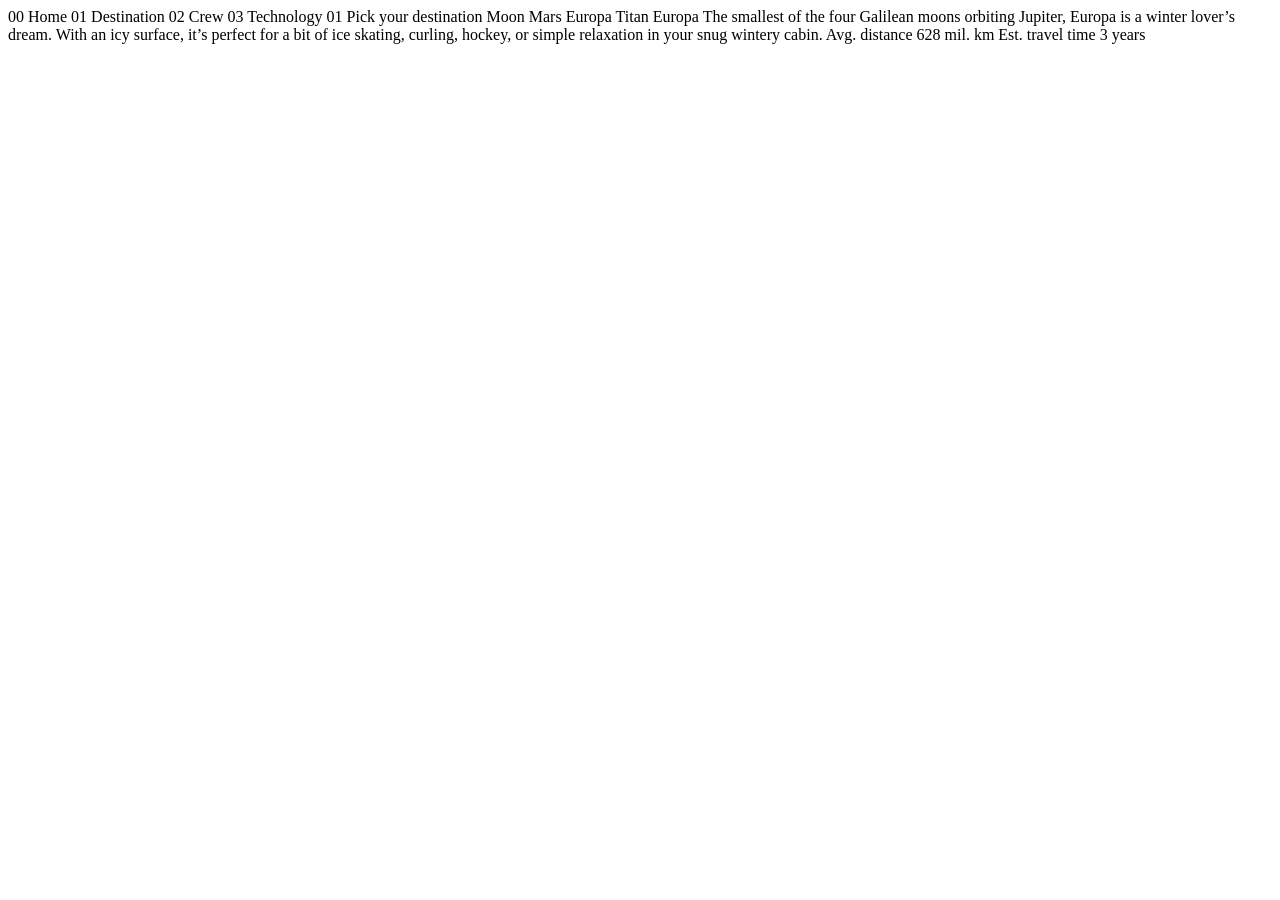
==== pages/destination.html @ 7b1b89cb "update" ====
<!DOCTYPE html>
<html lang="en">
<head>
  <meta charset="UTF-8">
  <meta name="viewport" content="width=device-width, initial-scale=1.0">

  <link rel="icon" type="image/png" sizes="32x32" href="./assets/favicon-32x32.png">
  
  <title>Frontend Mentor | Space tourism website</title>
</head>
<body>

  00 Home
  01 Destination
  02 Crew
  03 Technology

  01 Pick your destination

  Moon
  Mars
  Europa
  Titan

  Europa

  The smallest of the four Galilean moons orbiting Jupiter, Europa is a 
  winter lover’s dream. With an icy surface, it’s perfect for a bit of 
  ice skating, curling, hockey, or simple relaxation in your snug 
  wintery cabin.

  Avg. distance
  628 mil. km

  Est. travel time
  3 years
</body>
</html>
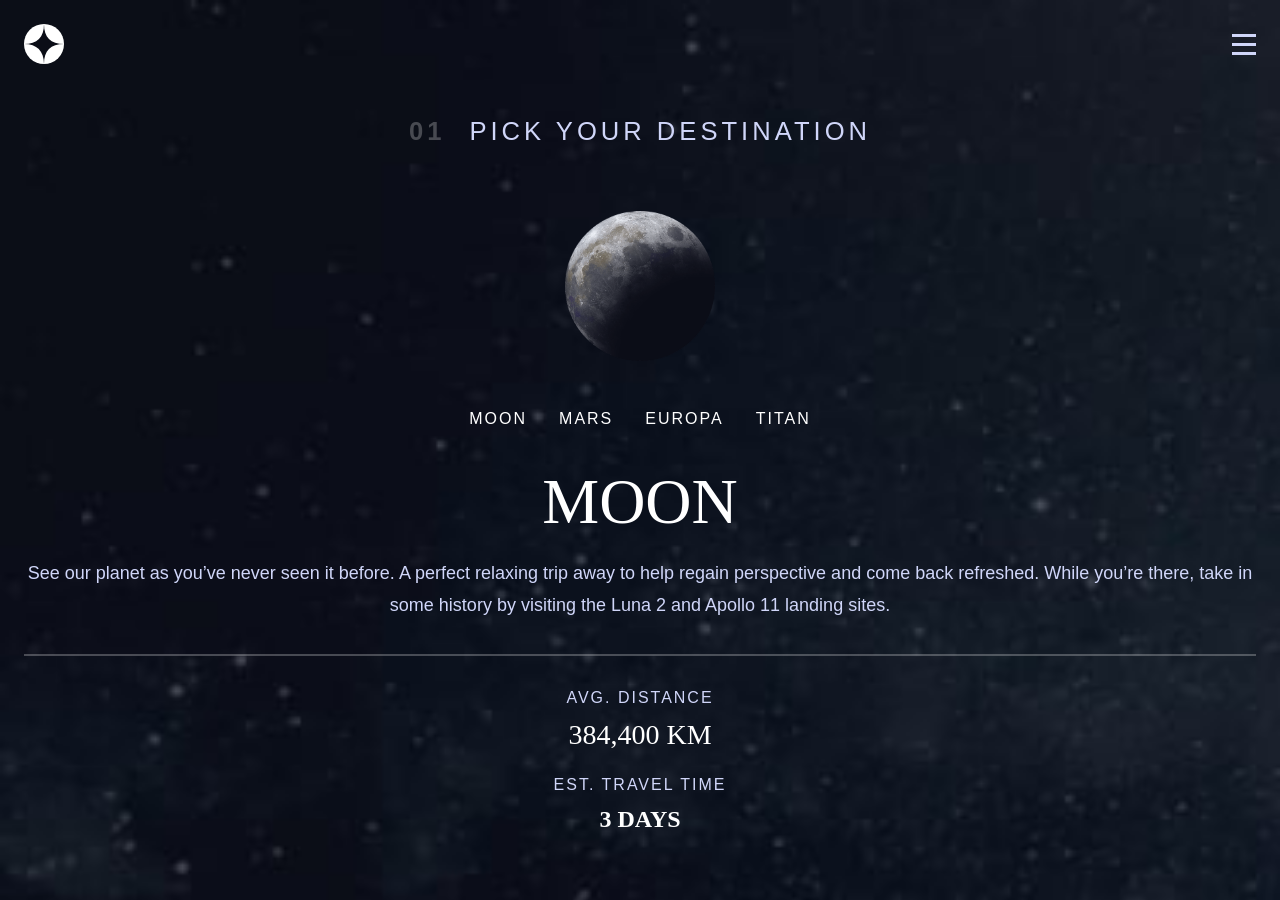
==== commit ef2d7be8: "update" ====
--- a/pages/destination.html
+++ b/pages/destination.html
@@ -1,16 +1,134 @@
-<!DOCTYPE html>
+<!doctype html>
 <html lang="en">
-<head>
-  <meta charset="UTF-8">
-  <meta name="viewport" content="width=device-width, initial-scale=1.0">
+  <head>
+    <meta charset="UTF-8" />
+    <meta name="viewport" content="width=device-width, initial-scale=1.0" />
 
-  <link rel="icon" type="image/png" sizes="32x32" href="./assets/favicon-32x32.png">
-  
-  <title>Frontend Mentor | Space tourism website</title>
-</head>
-<body>
+    <link
+      rel="icon"
+      type="image/png"
+      sizes="32x32"
+      href="./assets/favicon-32x32.png"
+    />
+    <link href="/css/main.css" rel="stylesheet" />
+    <link href="/css/destination.css" rel="stylesheet" />
+    <link rel="preconnect" href="https://fonts.googleapis.com" />
+    <link rel="preconnect" href="https://fonts.gstatic.com" crossorigin />
+    <link
+      href="https://fonts.googleapis.com/css2?family=Barlow+Condensed:ital,wght@0,100;0,200;0,300;0,400;0,500;0,600;0,700;0,800;0,900;1,100;1,200;1,300;1,400;1,500;1,600;1,700;1,800;1,900&family=Barlow:ital,wght@0,100;0,200;0,300;0,400;0,500;0,600;0,700;0,800;0,900;1,100;1,200;1,300;1,400;1,500;1,600;1,700;1,800;1,900&family=Bellefair&display=swap"
+      rel="stylesheet"
+    />
+    <script src="/js/main.js" defer></script>
 
-  00 Home
+    <title>Frontend Mentor | Space tourism website</title>
+  </head>
+  <body>
+    <main>
+      <header>
+        <a href="index.html"
+          ><svg
+            xmlns="http://www.w3.org/2000/svg"
+            viewBox="0 0 48 48"
+            class="logo"
+          >
+            <g fill="none" fill-rule="evenodd">
+              <circle cx="24" cy="24" r="24" fill="#FFF" />
+              <path
+                fill="#0B0D17"
+                d="M24 0c0 16-8 24-24 24 15.718.114 23.718 8.114 24 24 0-16 8-24 24-24-16 0-24-8-24-24z"
+              />
+            </g>
+          </svg>
+        </a>
+        <nav class="nav">
+          <button class="nav__btn nav__open" type="button" id="nav-open">
+            <!-- HAMBURGER BUTTON -->
+            <svg xmlns="http://www.w3.org/2000/svg" width="24" height="21">
+              <g fill="#D0D6F9" fill-rule="evenodd">
+                <path d="M0 0h24v3H0zM0 9h24v3H0zM0 18h24v3H0z" />
+              </g>
+            </svg>
+          </button>
+          <div class="nav__panel">
+            <button class="nav__btn nav__close" type="button" id="nav-close">
+              <svg xmlns="http://www.w3.org/2000/svg" width="20" height="21">
+                <g fill="#D0D6F9" fill-rule="evenodd">
+                  <path d="M2.575.954l16.97 16.97-2.12 2.122L.455 3.076z" />
+                  <path d="M.454 17.925L17.424.955l2.122 2.12-16.97 16.97z" />
+                </g>
+              </svg>
+            </button>
+            <ul class="nav__list">
+              <li class="nav__element">
+                <a class="nav__link" href="/index.html"
+                  ><span class="nav__number">00</span> HOME</a
+                >
+              </li>
+              <li class="nav__element">
+                <a class="nav__link" href="pages/destination.html"
+                  ><span class="nav__number">01</span> DESTINATION</a
+                >
+              </li>
+              <li class="nav__element">
+                <a class="nav__link" href="pages/crew.html"
+                  ><span class="nav__number">02</span> CREW</a
+                >
+              </li>
+              <li class="nav__element">
+                <a class="nav__link" href="pages/technology.html"
+                  ><span class="nav__number">03</span> TECHNOLOGY</a
+                >
+              </li>
+            </ul>
+          </div>
+        </nav>
+      </header>
+      <section class="content">
+        <div class="content__text">
+          <div class="content__order">
+            <span class="content__number">01</span>
+            <p class="content__paragraph">PICK YOUR DESTINATION</p>
+          </div>
+          <img
+            class="content__planet"
+            src="/assets/destination/image-moon.png"
+          />
+
+          <div class="tabs">
+            <div class="tabs__planets" role="tablist">
+              <button class="planets__single" role="tab">MOON</button>
+              <button class="planets__single" role="tab">MARS</button>
+              <button class="planets__single" role="tab">EUROPA</button>
+              <button class="planets__single" role="tab">TITAN</button>
+            </div>
+            <div class="tabs__panels">
+              <div class="tabs__panel-content" role="tabpanel">
+                <h1 class="content__header">MOON</h1>
+                <span class="content__description"
+                  >See our planet as you’ve never seen it before. A perfect
+                  relaxing trip away to help regain perspective and come back
+                  refreshed. While you’re there, take in some history by
+                  visiting the Luna 2 and Apollo 11 landing sites.
+                </span>
+                <hr />
+                <div class="planet">
+                  <p class="planet__info">AVG. DISTANCE</p>
+                  <h2 class="planet__value">384,400 KM</h2>
+                  <p class="planet__info">EST. TRAVEL TIME</p>
+                  <h2 class="planet">3 DAYS</h2>
+                </div>
+              </div>
+            </div>
+          </div>
+        </div>
+      </section>
+    </main>
+    <!-- 00 Home 01 Destination 02 Crew 03 Technology So, you want to travel to Space
+    Explore -->
+  </body>
+</html>
+
+<!-- 00 Home
   01 Destination
   02 Crew
   03 Technology
@@ -33,6 +151,4 @@
   628 mil. km
 
   Est. travel time
-  3 years
-</body>
-</html>+  3 years -->
--- a/css/main.css
+++ b/css/main.css
@@ -0,0 +1,218 @@
+* {
+  padding: 0;
+  margin: 0;
+  box-sizing: border-box;
+}
+
+/* COLORS */
+:root {
+  --color-blue-900: #0b0d17;
+  --color-blue-300: #d0d6f9;
+  --color-white: #ffffff;
+
+  /* FONT FAMILIES */
+
+  --font-bellefair: "Bellefair", serif;
+  --font-barlow-condensed: "Barlow Condensed", sans-serif;
+  --font-barlow: "Barlow", sans-serif;
+
+  /* TEXT PRESETS */
+  /* Preset 1 — Bellefair Regular */
+  --font-preset-1-family: var(--font-bellefair);
+  --font-preset-1-size: clamp(64px, 5vw, 144px);
+  --font-preset-1-line-height: 1.719;
+  --font-preset-1-spacing: 0px;
+  --font-preset-1-weight: 400;
+
+  /* Preset 2 — Bellefair Regular */
+  --font-preset-2-family: var(--font-bellefair);
+  --font-preset-2-size: 100px;
+  --font-preset-2-line-height: 1.146;
+  --font-preset-2-spacing: 0px;
+  --font-preset-2-weight: 400;
+
+  /* Preset 3 — Bellefair Regular */
+  --font-preset-3-family: var(--font-bellefair);
+  --font-preset-3-size: 56px;
+  --font-preset-3-line-height: 1.142;
+  --font-preset-3-spacing: 0px;
+  --font-preset-3-weight: 400;
+
+  /* Preset 4 — Bellefair Regular */
+  --font-preset-4-family: var(--font-bellefair);
+  --font-preset-4-size: clamp(18px, 2vw, 32px);
+  --font-preset-4-line-height: 1.147;
+  --font-preset-4-spacing: 0px;
+  --font-preset-4-weight: 400;
+
+  /* Preset 5 — Barlow Condensed Regular */
+  --font-preset-5-family: var(--font-barlow-condensed);
+  --font-preset-5-size: clamp(16px, 2vw, 28px);
+  --font-preset-5-line-height: 1.2;
+  --font-preset-5-spacing: 4px;
+  --font-preset-5-weight: 400;
+
+  /* Preset 6 — Bellefair Regular */
+  --font-preset-6-family: var(--font-bellefair);
+  --font-preset-6-size: 28px;
+  --font-preset-6-line-height: 1.146;
+  --font-preset-6-spacing: 0px;
+  --font-preset-6-weight: 400;
+
+  /* Preset 7 — Barlow Condensed Regular */
+  --font-preset-7-family: var(--font-barlow-condensed);
+  --font-preset-7-size: 14px;
+  --font-preset-7-line-height: 1.2;
+  --font-preset-7-spacing: 2px;
+  --font-preset-7-weight: 400;
+
+  /* Preset 8 — Barlow Condensed Regular */
+  --font-preset-8-family: var(--font-barlow-condensed);
+  --font-preset-8-size: 16px;
+  --font-preset-8-line-height: 1.2;
+  --font-preset-8-spacing: 2px;
+  --font-preset-8-weight: 400;
+  --font-preset-8-bold: 800;
+
+  /* Preset 9 — Barlow Regular */
+  --font-preset-9-family: var(--font-barlow);
+  --font-preset-9-size: clamp(16px, 2vw, 18px);
+  --font-preset-9-line-height: 1.8;
+  --font-preset-9-spacing: 0px;
+  --font-preset-9-weight: 400;
+}
+
+body {
+  min-height: 100vh;
+}
+
+header {
+  display: flex;
+  justify-content: space-between;
+  align-items: center;
+  padding-block-start: 1.5rem;
+  padding-inline: 1.5rem;
+  padding-block-end: 1.5rem;
+  /* width: 100%; */
+}
+
+main {
+  display: flex;
+  flex-direction: column;
+  min-height: 100vh;
+  /* flex: 1; */
+}
+
+nav {
+  display: flex;
+  flex-direction: column;
+  /* width: 100%; */
+}
+
+a {
+  text-decoration: none;
+}
+.logo {
+  width: 40px;
+  height: 40px;
+}
+/* .nav__panel {
+  display: none;
+} */
+
+.nav__panel {
+  display: flex;
+  flex-direction: column;
+  position: fixed;
+  background-color: rgb(255, 255, 255, 0.05);
+  backdrop-filter: blur(20px);
+  position: fixed;
+  right: 0;
+  top: 0;
+  height: 100vh;
+  width: 65%;
+  padding-block-start: 2rem;
+  gap: 4rem;
+  transform: translateX(100%);
+  transition: transform 0.3s ease-in;
+}
+
+.nav__panel--open {
+  transform: translateX(0);
+}
+
+.nav__close,
+.nav__open {
+  background-color: transparent;
+  border: 0;
+}
+
+.nav__open--hidden {
+  display: none;
+}
+
+.nav__close {
+  align-self: flex-end;
+  padding-inline-end: 1.5rem;
+}
+.nav__list {
+  display: flex;
+  flex-direction: column;
+  padding-inline-start: 2rem;
+  gap: 2rem;
+}
+.nav__element {
+  list-style-type: none;
+}
+
+.nav__link {
+  font-family: var(--font-preset-8-family);
+  font-size: var(--font-preset-8-size);
+  font-weight: var(--font-preset-8-weight);
+  letter-spacing: var(--font-preset-8-spacing);
+  line-height: var(--font-preset-8-line-height);
+  display: flex;
+  width: fit-content;
+  gap: 0.5rem;
+  color: var(--color-white);
+}
+
+.nav__element:hover {
+  border-right: 3px solid white;
+}
+
+.nav__number {
+  font-weight: var(--font-preset-8-bold);
+}
+
+section {
+  color: white;
+  padding: 1.5rem;
+}
+
+.content__header {
+  font-family: var(--font-preset-1-family);
+  font-size: var(--font-preset-1-size);
+  font-weight: var(--font-preset-1-weight);
+  letter-spacing: var(--font-preset-1-spacing);
+  line-height: var(--font-preset-1-line-height);
+}
+
+.content__paragraph {
+  font-family: var(--font-preset-5-family);
+  font-size: var(--font-preset-5-size);
+  font-weight: var(--font-preset-5-weight);
+  letter-spacing: var(--font-preset-5-spacing);
+  line-height: var(--font-preset-5-line-height);
+  color: var(--color-blue-300);
+}
+
+.content__description {
+  font-family: var(--font-preset-9-family);
+  font-size: var(--font-preset-9-size);
+  font-weight: var(--font-preset-9-weight);
+  letter-spacing: var(--font-preset-9-spacing);
+  line-height: var(--font-preset-9-line-height);
+  color: var(--color-blue-300);
+  text-align: center;
+}
--- a/css/destination.css
+++ b/css/destination.css
@@ -0,0 +1,96 @@
+body {
+  background-image: url("/assets/destination/background-destination-mobile.jpg");
+  /* background-repeat: no-repeat; */
+  background-size: cover;
+}
+
+.content,
+.content__text {
+  display: flex;
+  flex-direction: column;
+  align-items: center;
+  /* justify-content: center; */
+}
+
+.content {
+  flex: 1;
+}
+
+.content__order {
+  display: flex;
+  gap: 1.5rem;
+}
+
+.content__number {
+  font-family: var(--font-preset-5-family);
+  font-size: var(--font-preset-5-size);
+  font-weight: 800;
+  letter-spacing: var(--font-preset-5-spacing);
+  line-height: var(--font-preset-5-line-height);
+  color: rgba(255, 255, 255, 0.25);
+}
+
+.content__planet {
+  display: flex;
+  width: 150px;
+  padding-block-start: 4rem;
+  padding-block-end: 3rem;
+}
+
+.tabs,
+.tabs__panel-content,
+.planet {
+  display: flex;
+  flex-direction: column;
+  justify-content: center;
+  align-items: center;
+}
+
+.tabs__planets {
+  display: flex;
+  gap: 32px;
+}
+
+.planets__single {
+  border: 0;
+  background-color: transparent;
+  color: var(--color-white);
+  font-family: var(--font-preset-8-family);
+  font-size: var(--font-preset-8-size);
+  font-weight: var(--font-preset-8-weight);
+  letter-spacing: var(--font-preset-8-spacing);
+  line-height: var(--font-preset-8-line-height);
+  border-bottom: 3px solid transparent;
+  transition: 0.3s ease-in-out;
+  padding-block-end: 1rem;
+}
+
+.planets__single:hover {
+  border-bottom: 3px solid white;
+}
+
+hr {
+  width: 100%;
+  margin-block: 2rem;
+  border: 1px solid rgba(255, 255, 255, 0.25);
+}
+
+.planet__info {
+  color: var(--color-blue-300);
+  font-family: var(--font-preset-8-family);
+  font-size: var(--font-preset-8-size);
+  font-weight: var(--font-preset-8-weight);
+  letter-spacing: var(--font-preset-8-spacing);
+  line-height: var(--font-preset-8-line-height);
+  margin-block-end: 12px;
+}
+
+.planet__value {
+  margin-block-end: 24px;
+  color: var(--color-white);
+  font-family: var(--font-preset-6-family);
+  font-size: var(--font-preset-6-size);
+  font-weight: var(--font-preset-6-weight);
+  letter-spacing: var(--font-preset-6-spacing);
+  line-height: var(--font-preset-6-line-height);
+}
